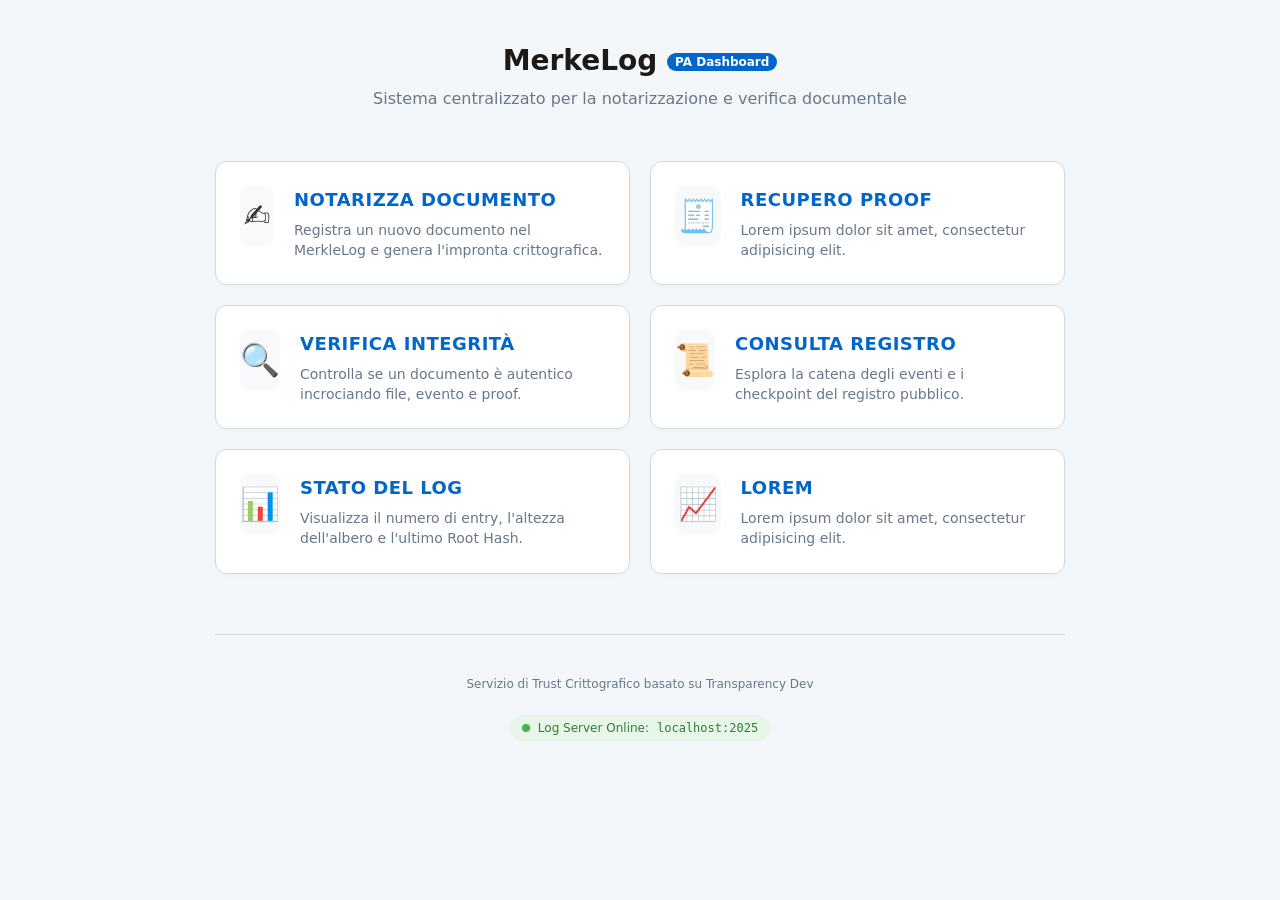
==== client/index.html @ bd68bd7e "Init" ====
<!doctype html>
<html lang="it">
<head>
  <meta charset="utf-8" />
  <meta name="viewport" content="width=device-width, initial-scale=1" />
  <title>PA Notary — Dashboard</title>
  <link rel="stylesheet" href="style.css">
</head>

<body>
  <main class="container">
    <header style="margin-bottom: 50px;">
      <h1>MerkeLog <span class="badge">PA Dashboard</span></h1>
      <p class="subtitle">Sistema centralizzato per la notarizzazione e verifica documentale</p>
    </header>

    <div class="menu-grid">
      <a href="notarizza.html" class="menu-card">
        <div class="icon">✍️</div>
        <div class="menu-content">
          <h3>Notarizza Documento</h3>
          <p>Registra un nuovo documento nel MerkleLog e genera l'impronta crittografica.</p>
        </div>
      </a>

      <a href="recover_proof.html" class="menu-card">
        <div class="icon">🧾</div>
        <div class="menu-content">
          <h3>Recupero Proof</h3>
          <p>Lorem ipsum dolor sit amet, consectetur adipisicing elit.</p>
        </div>
      </a>

      <a href="verify.html" class="menu-card">
        <div class="icon">🔍</div>
        <div class="menu-content">
          <h3>Verifica Integrità</h3>
          <p>Controlla se un documento è autentico incrociando file, evento e proof.</p>
        </div>
      </a>

      <a href="consult.html" class="menu-card">
        <div class="icon">📜</div>
        <div class="menu-content">
          <h3>Consulta Registro</h3>
          <p>Esplora la catena degli eventi e i checkpoint del registro pubblico.</p>
        </div>
      </a>

      <a href="/status.html" class="menu-card">
        <div class="icon">📊</div>
        <div class="menu-content">
          <h3>Stato del Log</h3>
          <p>Visualizza il numero di entry, l'altezza dell'albero e l'ultimo Root Hash.</p>
        </div>
      </a>

      <!-- Questo può essere verifica di massa dei doc o recupero consistency proof o ancoraggio su blockchain -->
      <a href="" class="menu-card">
        <div class="icon">📈</div>
        <div class="menu-content">
          <h3>Lorem</h3>
          <p>Lorem ipsum dolor sit amet, consectetur adipisicing elit.</p>
        </div>
      </a>
    </div>

    <footer class="home-footer">
      <p class="muted">Servizio di Trust Crittografico basato su Transparency Dev</p>
      <div class="status-indicator">
        <span class="dot"></span> Log Server Online: <code>localhost:2025</code>
      </div>
    </footer>
  </main>
</body>
</html>
---- client/style.css ----
:root {
  --primary: #0066cc;
  --primary-hover: #004a99;
  --bg: #f4f7f9;
  --card-bg: #ffffff;
  --text: #333;
  --border: #d1d9e0;
  --muted: #66788a;
}

body {
  font-family: 'Segoe UI', system-ui, -apple-system, sans-serif;
  background-color: var(--bg);
  color: var(--text);
  line-height: 1.5;
  margin: 0;
  padding: 40px 20px;
}

.container {
  max-width: 850px;
  margin: 0 auto;
}

header {
  margin-bottom: 30px;
  text-align: center;
}

h1 { margin: 0; color: #1a1a1a; font-size: 28px; }
.subtitle { margin: 5px 0 0; color: var(--muted); }

.badge {
  font-size: 12px;
  background: var(--primary);
  color: white;
  padding: 2px 8px;
  border-radius: 12px;
  vertical-align: middle;
}

.card {
  background: var(--card-bg);
  border: 1px solid var(--border);
  border-radius: 12px;
  padding: 30px;
  box-shadow: 0 4px 6px rgba(0,0,0,0.05);
}

.row {
  display: flex;
  gap: 20px;
  margin-bottom: 15px;
}

.col { flex: 1; }

.field-group { margin-bottom: 15px; }

label {
  display: block;
  font-weight: 600;
  font-size: 13px;
  margin-bottom: 6px;
  color: #444;
}

.optional {
  font-weight: normal;
  color: var(--muted);
  font-style: italic;
}

input, textarea, select {
  width: 100%;
  padding: 10px 12px;
  font-size: 14px;
  border: 1px solid var(--border);
  border-radius: 6px;
  box-sizing: border-box;
  transition: border-color 0.2s;
}

input:focus, textarea:focus, select:focus {
  outline: none;
  border-color: var(--primary);
  box-shadow: 0 0 0 3px rgba(0, 102, 204, 0.1);
}

textarea { min-height: 80px; resize: vertical; }

.divider {
  border: 0;
  border-top: 1px solid #eee;
  margin: 25px 0;
}

.actions {
  display: flex;
  gap: 12px;
  margin-top: 25px;
  padding-top: 20px;
  border-top: 1px solid #eee;
}

button {
  padding: 10px 20px;
  font-size: 14px;
  font-weight: 600;
  border-radius: 6px;
  cursor: pointer;
  transition: all 0.2s;
  border: none;
}

.btn-info { background: #e3f2fd; color: #0d47a1; border: 1px solid #bbdefb; }
.btn-info:hover { background: #bbdefb; }

.btn-primary { background: var(--primary); color: white; }
.btn-primary:hover { background: var(--primary-hover); }

.btn-secondary { background: #2e7d32; color: white; }
.btn-secondary:hover { background: #1b5e20; }
.btn-secondary:disabled { background: #ccc; cursor: not-allowed; }

.btn-outline { background: transparent; border: 1px solid var(--border); color: var(--text); }
.btn-outline:hover { background: #f0f0f0; }
.btn-outline:disabled { color: #ccc; }

.muted {
  font-size: 12px;
  color: var(--muted);
  margin-top: 20px;
}

h3 { 
  font-size: 14px; 
  text-transform: uppercase; 
  color: var(--muted); 
  letter-spacing: 0.5px;
  margin-bottom: 8px;
}

.output-container {
  display: flex;
  flex-direction: column;
  gap: 24px;
  margin-top: 30px;
}

pre {
  background: #1e1e1e;
  color: #d4d4d4;
  padding: 15px;
  border-radius: 8px;
  font-size: 13px;
  margin: 0;
  border: 1px solid #333;
  
  /* Gestione testo */
  white-space: pre-wrap;       /* Forza a capo mantenendo la formattazione */
  word-wrap: break-word;       /* Spezza stringhe lunghe (hash, firme) */
  overflow-wrap: anywhere;     /* Forza il taglio ovunque se necessario */
  
  /* Gestione dimensioni */
  max-width: 100%;             /* Non può mai superare il padre */
  box-sizing: border-box;      /* Include il padding nel calcolo della larghezza */
  display: block;              /* Assicura che si comporti come un blocco */
}

#status { margin-top: 15px; font-size: 14px; }
.ok { color: #2e7d32; font-weight: bold; }
.err { color: #d32f2f; font-weight: bold; }

/* Box di stato per la verifica */
.status-box {
  padding: 20px;
  border-radius: 8px;
  text-align: center;
  font-weight: bold;
  margin-bottom: 20px;
  border: 1px solid transparent;
}

.status-idle {
  background: #f8f9fa;
  color: #6c757d;
  border-color: #dee2e6;
}

.status-success {
  background: #e8f5e9;
  color: #2e7d32;
  border-color: #a5d6a7;
}

.status-error {
  background: #ffebee;
  color: #c62828;
  border-color: #ef9a9a;
}

/* Visualizzazione informazioni estratte */
.info-display {
  display: flex;
  flex-direction: column;
  gap: 12px;
}

.info-row {
  display: flex;
  justify-content: space-between;
  border-bottom: 1px solid #eee;
  padding-bottom: 8px;
}

.info-label {
  font-size: 13px;
  color: var(--muted);
  font-weight: 500;
}

.info-value {
  font-size: 13px;
  font-family: monospace;
  font-weight: 600;
}

/* Link di navigazione */
nav a:hover {
  text-decoration: underline;
}

/* Layout della Home */
.menu-grid {
  display: grid;
  grid-template-columns: 1fr 1fr;
  gap: 20px;
  margin-top: 20px;
}

.menu-card {
  display: flex;
  align-items: flex-start;
  gap: 20px;
  background: var(--card-bg);
  border: 1px solid var(--border);
  border-radius: 12px;
  padding: 24px;
  text-decoration: none;
  color: inherit;
  transition: all 0.2s ease-in-out;
  box-shadow: 0 2px 4px rgba(0,0,0,0.02);
}

.menu-card:hover {
  transform: translateY(-3px);
  border-color: var(--primary);
  box-shadow: 0 8px 16px rgba(0,0,0,0.08);
}

.menu-card .icon {
  font-size: 32px;
  background: #f8f9fa;
  width: 60px;
  height: 60px;
  display: flex;
  align-items: center;
  justify-content: center;
  border-radius: 10px;
}

.menu-card h3 {
  margin: 0 0 8px 0;
  color: var(--primary);
  font-size: 18px;
}

.menu-card p {
  margin: 0;
  font-size: 14px;
  color: var(--muted);
  line-height: 1.4;
}

/* Footer Home */
.home-footer {
  margin-top: 60px;
  text-align: center;
  border-top: 1px solid var(--border);
  padding-top: 20px;
}

.status-indicator {
  display: inline-flex;
  align-items: center;
  gap: 8px;
  font-size: 12px;
  background: #e8f5e9;
  padding: 4px 12px;
  border-radius: 20px;
  color: #2e7d32;
  margin-top: 10px;
}

.dot {
  height: 8px;
  width: 8px;
  background-color: #4caf50;
  border-radius: 50%;
  display: inline-block;
  animation: pulse 2s infinite;
}

@keyframes pulse {
  0% { opacity: 1; }
  50% { opacity: 0.4; }
  100% { opacity: 1; }
}

/* Stili specifici per la pagina Status */
.stats-box {
  text-align: center;
  padding: 20px;
  background: linear-gradient(135deg, #ffffff 0%, #f9fbff 100%);
}

.stats-box .label {
  display: block;
  font-size: 12px;
  text-transform: uppercase;
  color: var(--muted);
  letter-spacing: 1px;
  margin-bottom: 8px;
}

.stats-box .value {
  display: block;
  font-size: 28px;
  font-weight: 800;
  color: var(--primary);
  font-family: 'Courier New', monospace;
}

.checkpoint-info {
  margin-top: 10px;
}

/* Utilità per allineamento icone se serve */
.status-indicator-large {
  display: flex;
  align-items: center;
  gap: 10px;
  font-weight: 600;
  color: #2e7d32;
  margin-bottom: 15px;
}
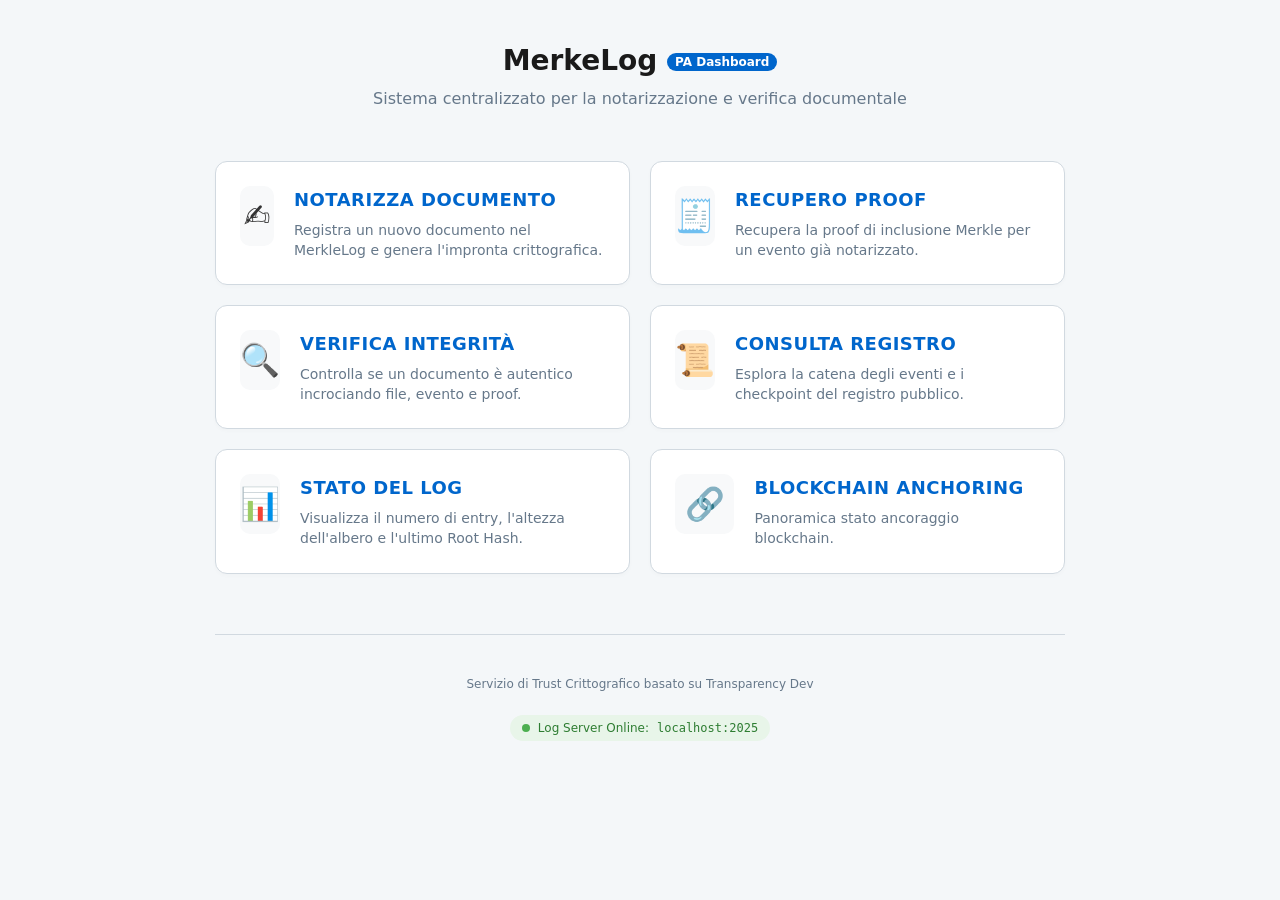
==== commit 609d6981: "GetEntriesByDocUID: controllo se DB Index è allineato con il log" ====
--- a/client/index.html
+++ b/client/index.html
@@ -23,11 +23,12 @@
         </div>
       </a>
 
+      <!-- Qui si potrebbe recuperare anche la consistency proof -->
       <a href="recover_proof.html" class="menu-card">
         <div class="icon">🧾</div>
         <div class="menu-content">
           <h3>Recupero Proof</h3>
-          <p>Lorem ipsum dolor sit amet, consectetur adipisicing elit.</p>
+          <p>Recupera la proof di inclusione Merkle per un evento già notarizzato.</p>
         </div>
       </a>
 
@@ -47,7 +48,7 @@
         </div>
       </a>
 
-      <a href="/status.html" class="menu-card">
+      <a href="status.html" class="menu-card">
         <div class="icon">📊</div>
         <div class="menu-content">
           <h3>Stato del Log</h3>
@@ -55,14 +56,15 @@
         </div>
       </a>
 
-      <!-- Questo può essere verifica di massa dei doc o recupero consistency proof o ancoraggio su blockchain -->
-      <a href="" class="menu-card">
-        <div class="icon">📈</div>
+      <a href="status.html" class="menu-card">
+        <div class="icon">🔗</div>
         <div class="menu-content">
-          <h3>Lorem</h3>
-          <p>Lorem ipsum dolor sit amet, consectetur adipisicing elit.</p>
+          <h3>Blockchain Anchoring</h3>
+          <p>Panoramica stato ancoraggio blockchain.</p>
         </div>
       </a>
+
+      <!-- Si potrebbe aggiungere verifica in massa dei doc o recupero consistency proof -->
     </div>
 
     <footer class="home-footer">
@@ -73,4 +75,4 @@
     </footer>
   </main>
 </body>
-</html>+</html>
--- a/client/style.css
+++ b/client/style.css
@@ -354,4 +354,4 @@
   font-weight: 600;
   color: #2e7d32;
   margin-bottom: 15px;
-}+}
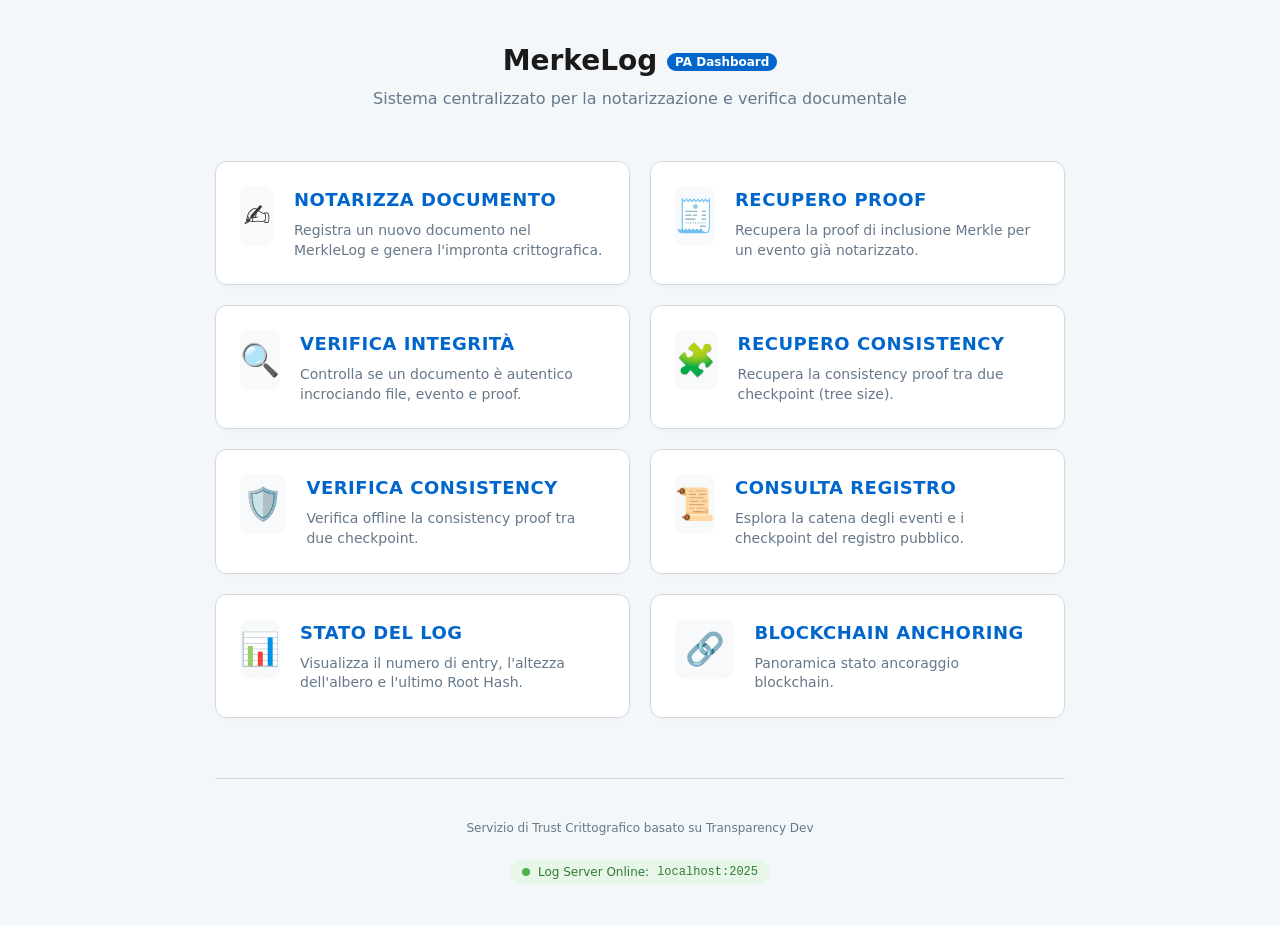
==== commit 6ae7c6a1: "Consistency Proof" ====
--- a/client/index.html
+++ b/client/index.html
@@ -40,6 +40,22 @@
         </div>
       </a>
 
+      <a href="recover_consistency.html" class="menu-card">
+        <div class="icon">🧩</div>
+        <div class="menu-content">
+          <h3>Recupero Consistency</h3>
+          <p>Recupera la consistency proof tra due checkpoint (tree size).</p>
+        </div>
+      </a>
+
+      <a href="verify_consistency.html" class="menu-card">
+        <div class="icon">🛡️</div>
+        <div class="menu-content">
+          <h3>Verifica Consistency</h3>
+          <p>Verifica offline la consistency proof tra due checkpoint.</p>
+        </div>
+      </a>
+
       <a href="consult.html" class="menu-card">
         <div class="icon">📜</div>
         <div class="menu-content">
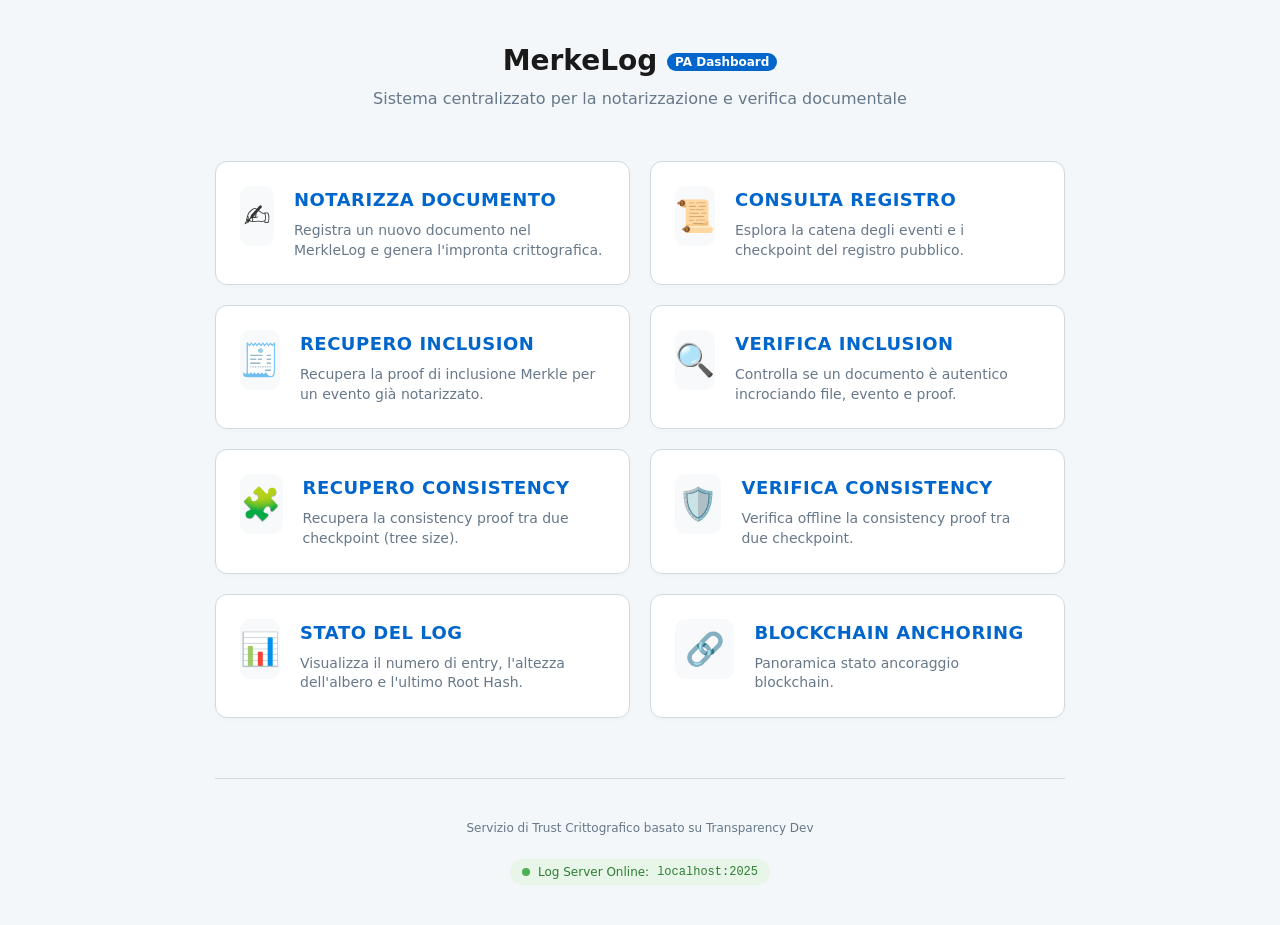
==== commit 1b05779b: "Client UX/UI" ====
--- a/client/index.html
+++ b/client/index.html
@@ -23,11 +23,18 @@
         </div>
       </a>
 
-      <!-- Qui si potrebbe recuperare anche la consistency proof -->
+      <a href="consult.html" class="menu-card">
+        <div class="icon">📜</div>
+        <div class="menu-content">
+          <h3>Consulta Registro</h3>
+          <p>Esplora la catena degli eventi e i checkpoint del registro pubblico.</p>
+        </div>
+      </a>
+
       <a href="recover_proof.html" class="menu-card">
         <div class="icon">🧾</div>
         <div class="menu-content">
-          <h3>Recupero Proof</h3>
+          <h3>Recupero Inclusion</h3>
           <p>Recupera la proof di inclusione Merkle per un evento già notarizzato.</p>
         </div>
       </a>
@@ -35,7 +42,7 @@
       <a href="verify.html" class="menu-card">
         <div class="icon">🔍</div>
         <div class="menu-content">
-          <h3>Verifica Integrità</h3>
+          <h3>Verifica Inclusion</h3>
           <p>Controlla se un documento è autentico incrociando file, evento e proof.</p>
         </div>
       </a>
@@ -53,14 +60,6 @@
         <div class="menu-content">
           <h3>Verifica Consistency</h3>
           <p>Verifica offline la consistency proof tra due checkpoint.</p>
-        </div>
-      </a>
-
-      <a href="consult.html" class="menu-card">
-        <div class="icon">📜</div>
-        <div class="menu-content">
-          <h3>Consulta Registro</h3>
-          <p>Esplora la catena degli eventi e i checkpoint del registro pubblico.</p>
         </div>
       </a>
 
--- a/client/style.css
+++ b/client/style.css
@@ -51,6 +51,10 @@
   display: flex;
   gap: 20px;
   margin-bottom: 15px;
+}
+
+[hidden] {
+  display: none !important;
 }
 
 .col { flex: 1; }
@@ -226,6 +230,38 @@
   font-weight: 600;
 }
 
+.proof-list {
+  list-style: none;
+  padding: 0;
+  margin: 0;
+  font-family: monospace;
+  font-size: 0.75rem;
+}
+
+.proof-item {
+  padding: 6px 8px;
+  border-bottom: 1px solid #eee;
+  color: #555;
+  overflow-x: auto;
+}
+
+.hash-display {
+  font-family: monospace;
+  font-size: 0.85rem;
+  word-break: break-all;
+  background: #eee;
+  padding: 10px;
+  border-radius: 4px;
+  margin-top: 10px;
+}
+
+.label-small {
+  font-size: 0.7rem;
+  color: #666;
+  text-transform: uppercase;
+  font-weight: bold;
+}
+
 /* Link di navigazione */
 nav a:hover {
   text-decoration: underline;
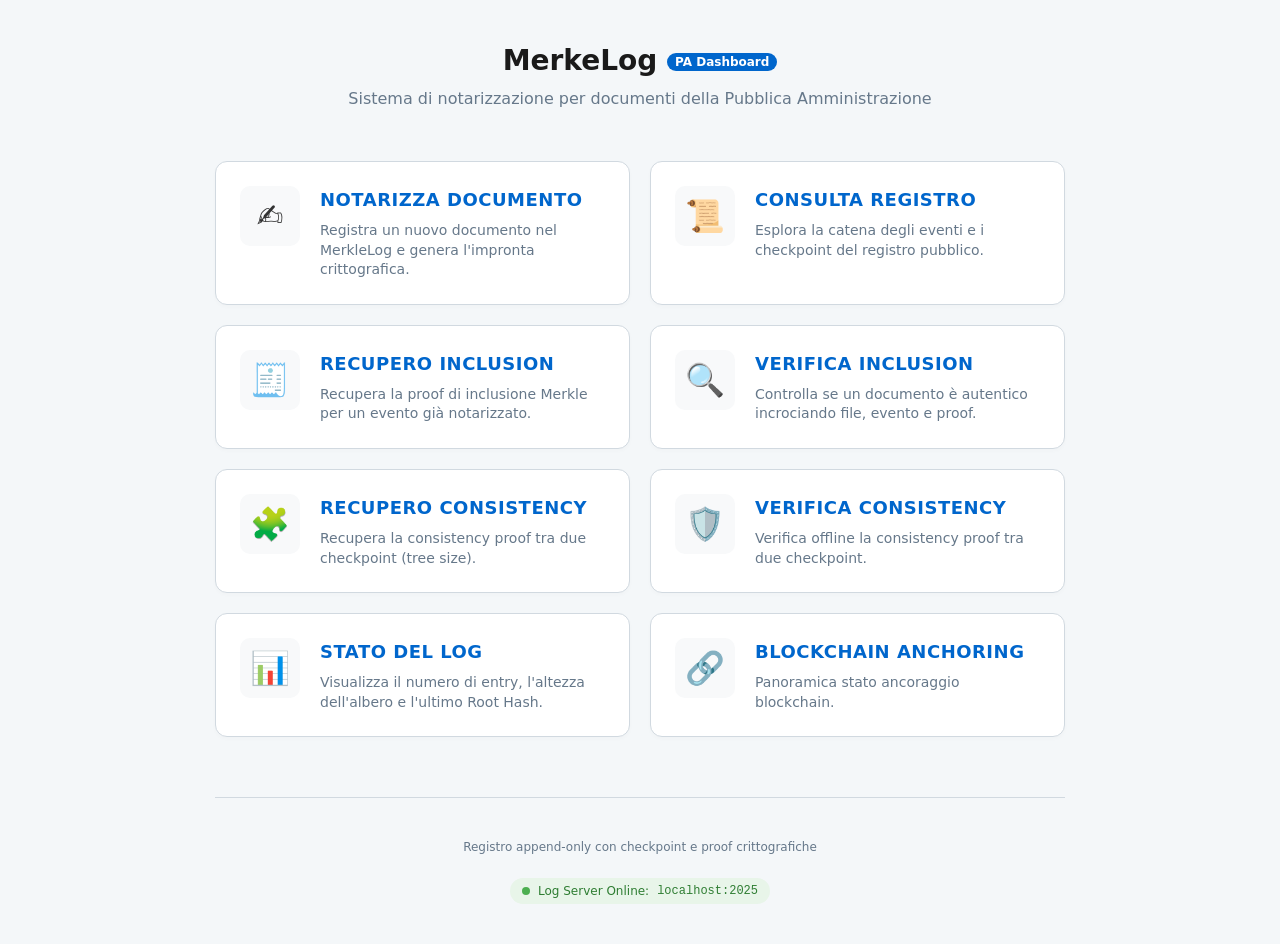
==== commit ac46a78b: "Minor UI fix" ====
--- a/client/index.html
+++ b/client/index.html
@@ -11,7 +11,7 @@
   <main class="container">
     <header style="margin-bottom: 50px;">
       <h1>MerkeLog <span class="badge">PA Dashboard</span></h1>
-      <p class="subtitle">Sistema centralizzato per la notarizzazione e verifica documentale</p>
+      <p class="subtitle">Sistema di notarizzazione per documenti della Pubblica Amministrazione</p>
     </header>
 
     <div class="menu-grid">
@@ -83,7 +83,7 @@
     </div>
 
     <footer class="home-footer">
-      <p class="muted">Servizio di Trust Crittografico basato su Transparency Dev</p>
+      <p class="muted">Registro append-only con checkpoint e proof crittografiche</p>
       <div class="status-indicator">
         <span class="dot"></span> Log Server Online: <code>localhost:2025</code>
       </div>
--- a/client/style.css
+++ b/client/style.css
@@ -301,6 +301,7 @@
   width: 60px;
   height: 60px;
   display: flex;
+  flex: 0 0 auto;
   align-items: center;
   justify-content: center;
   border-radius: 10px;
